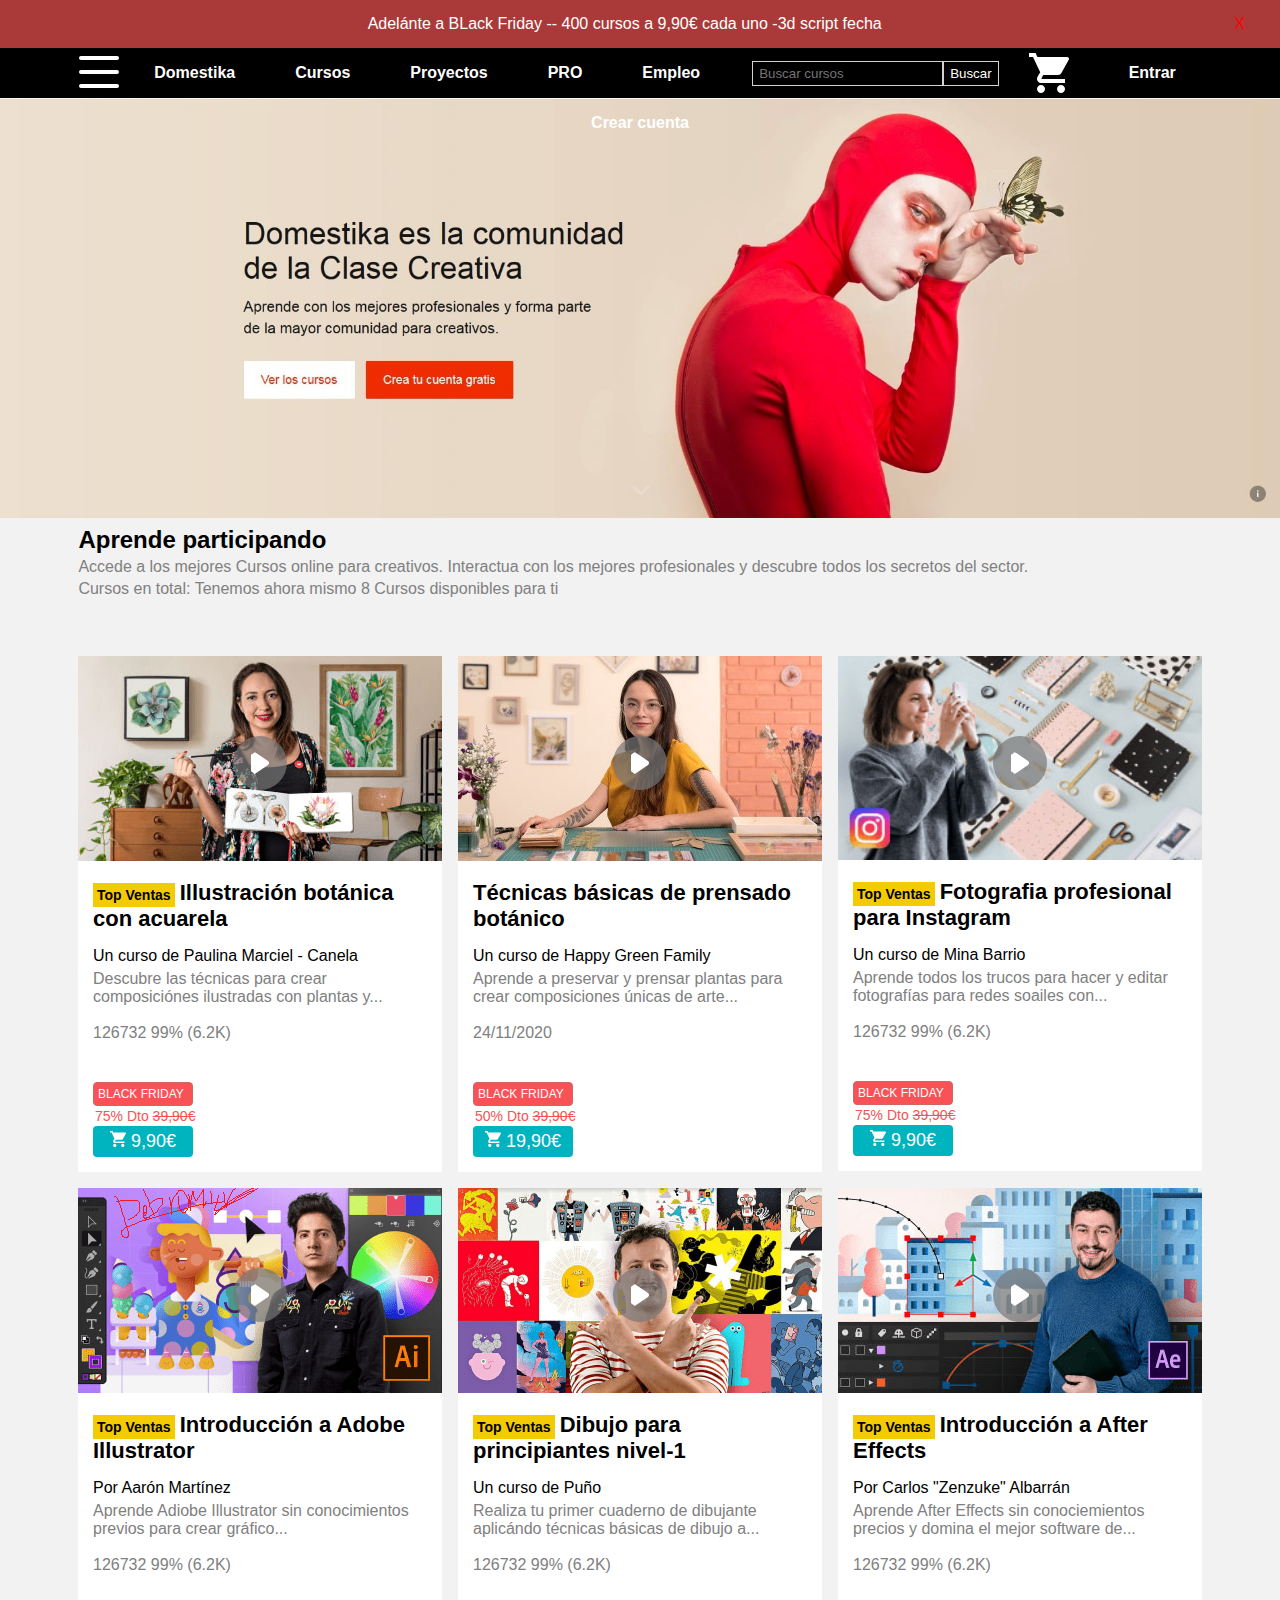
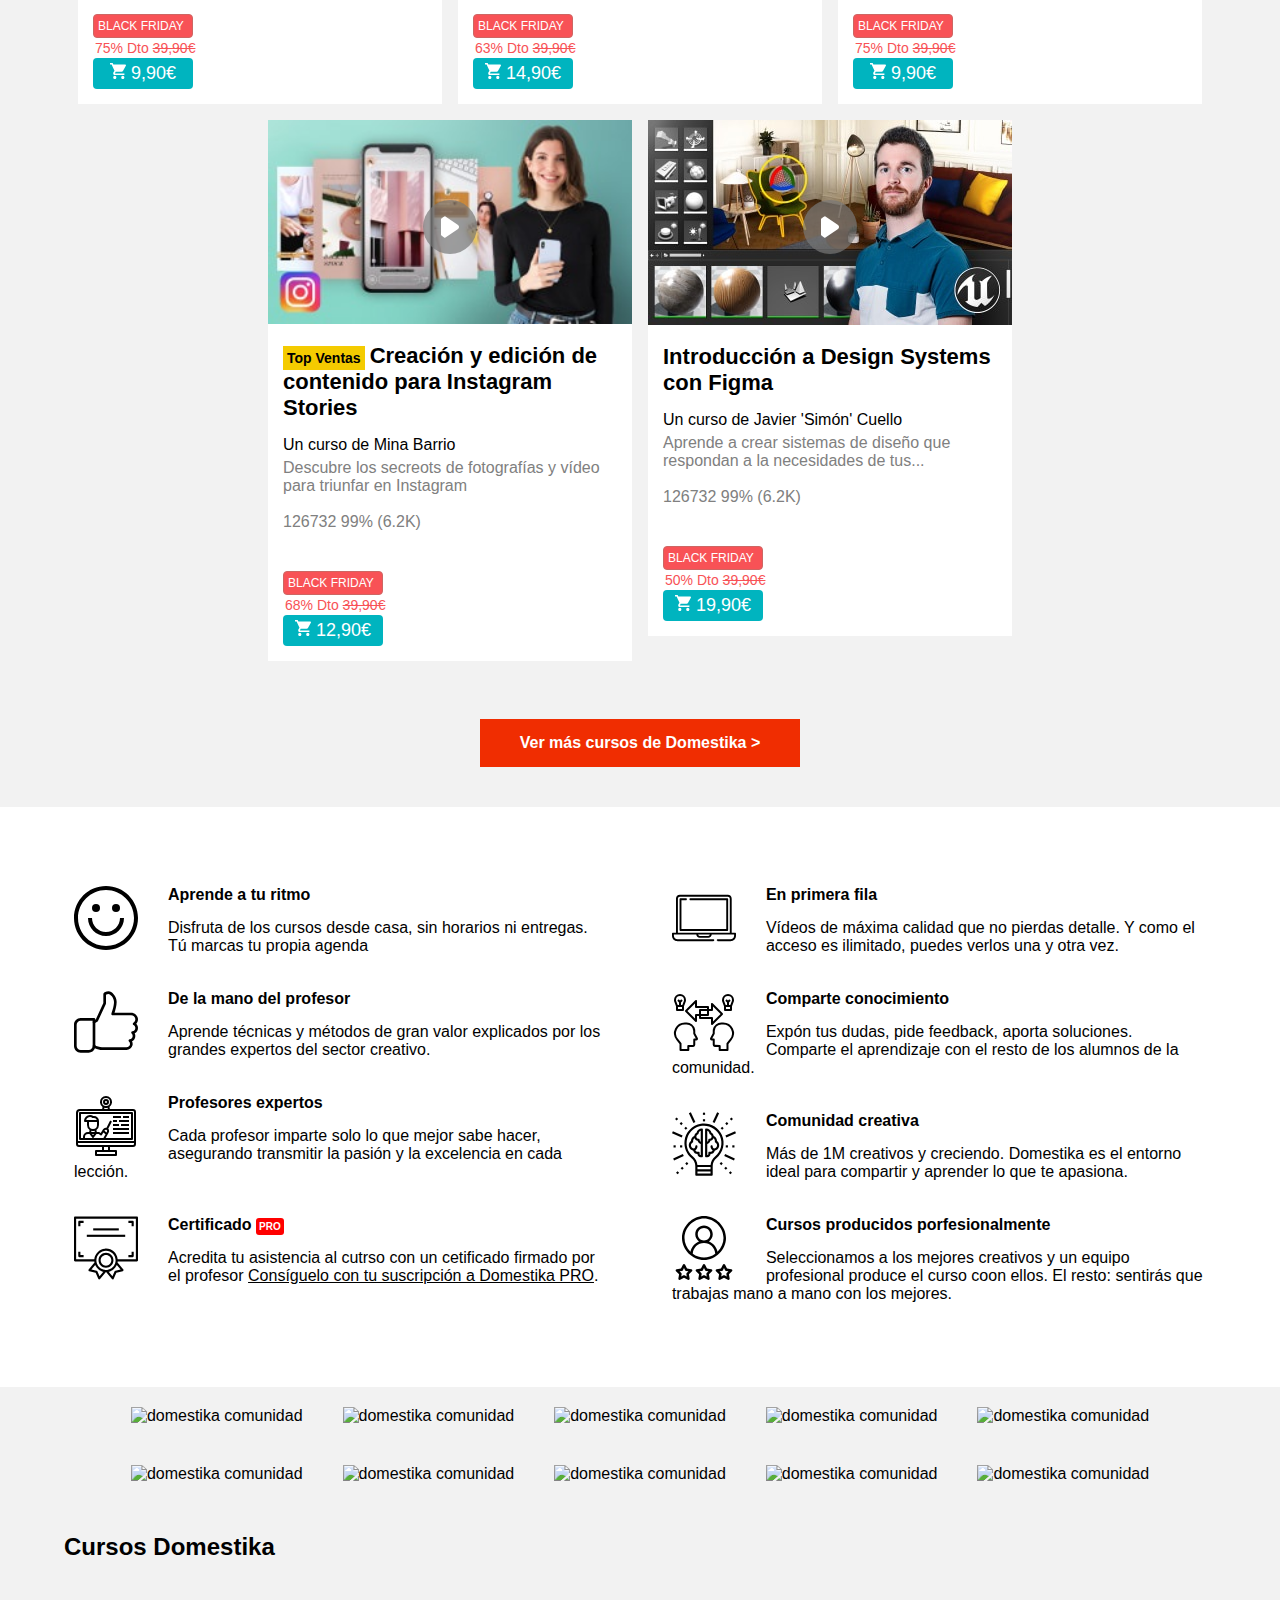
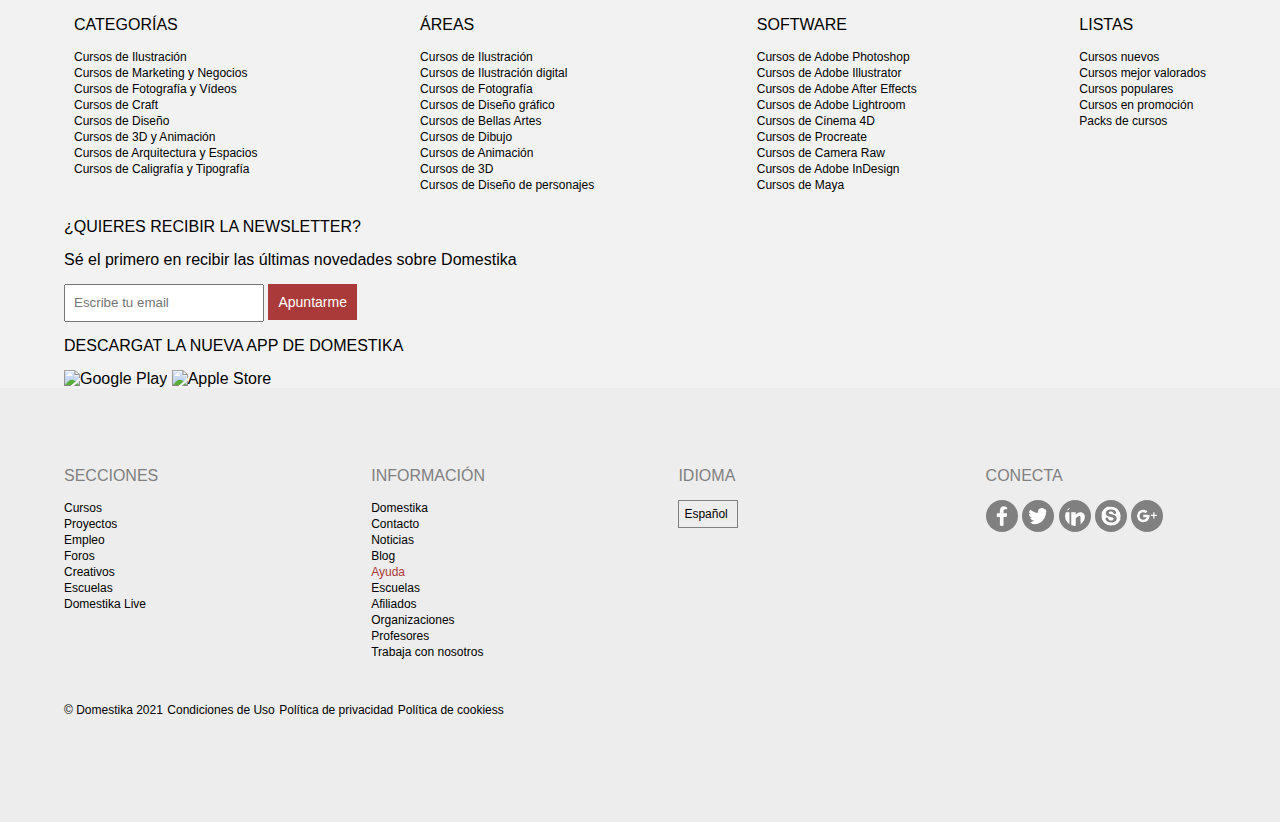
==== proyectos/domestica/index.html @ bc15c6ee "Add files via upload" ====
<!DOCTYPE html>
<html lang="es-ES" dir="ltr">
<head>
	<title>Domestika</title>
	<meta name="subtitle" content="X">
	<meta charset="utf-8">
	<meta name="author" content="Dobromir Paulinov Hristov">
	<meta name="description" content="X">
	<meta name="keywords" content="X">
	<meta name="viewport" content="width=device-width initial-scale=1 user-scalable=no">
	<link rel="stylesheet" type="text/css" href="domestika.css">

	<link rel="stylesheet" type="text/css" href="reset.css">
	<link rel="stylesheet" type="text/css" href="trs_pseudo.css">
	<script src="domestika.js"></script>
</head>
<body onload="contar()">

	<div id="video1">
		
	</div>
	<span id="cerrar_video" onclick="cerrar_video()">X</span>

	<div id="menu">
		<a class="velo z-1 opacity" href="">Cursos</a>
		<a class="velo z-1 opacity rtl" href="">Proyectos</a>
		<a class="velo z-1 opacity" href="">Empleo</a>
		<a class="velo doble z-1 opacity" href="">Blog</a>
		<a class="velo z-1 opacity" href="">Foros</a>
		<a class="velo z-1 opacity" href="">Creativos</a>
		<a class="all_borde z-1 opacity" href="">Domestika Live</a>
		<button id="crear_cuenta" onclick="crear_cuenta()">Crear cuenta</button>
		<button id="entrar" onclick="entrar()">Entrar</button>
		<span id="esconder_menu" onclick="esconder_menu()">X</span>
	</div>

	<div id="publicidad">
		Adelánte a BLack Friday -- <span>400 cursos a 9,90€ cada uno</span> -3d script fecha
		<span onclick="cerrar_publicidad()">X</span>
	</div>

	<!-- Navegador hamurguesa -->
	<nav id="navegador">
		<div id="hamburguesa">
			<input type="checkbox" oninput="hamburguesa()">
			<span class="s1"></span>
			<span class="s2"></span>
			<span class="s3"></span>
		</div>
		<a href="">Domestika</a>
		<a href="">Cursos</a>
		<a href="">Proyectos</a>
		<a href="">PRO</a>
		<a href="">Empleo</a>
		<form>
			<input type="search" name="buscador" placeholder="Buscar cursos">
			<button type="submit">Buscar</button>
		</form>
		
		<a href="" class="carrito">
			<img src="img/icons/carrito.svg">
		</a>
		<a href="" class="user_cuenta">Entrar</a>
		<a href="" class="user_cuenta">Crear cuenta</a>
	</nav>

	<header>
		<img src="img/portada.jpg">
	</header>

	<main>
		<h2>Aprende participando</h2>
		<p>Accede a los mejores Cursos online para creativos. Interactua con los mejores profesionales y descubre todos los secretos del sector.</p>
		<p>Cursos en total: 
			<span id="contador_cursos"></span>
		</p>
		<div id="contenedor_videos">
			<!-- Foto 1 -->
			<div class="videos_cursos">
				<img src="img/foto1.png" alt="video domestika" title="Ilustración botánica">
				<img src="img/icons/tocar.svg" class="svg" onclick="abrirvideos()">
				<div class="contenido_videos">
					<h3><span class="top">Top Ventas</span>Illustración botánica con acuarela</h3>
					<p>Un curso de Paulina Marciel - Canela</p>
					<span class="descripcion">Descubre las técnicas para crear composiciónes ilustradas con plantas y...</span>
					<br><br>
					<span class="descripcion">126732 99% (6.2K)</span>
					<div class="black_friday">BLACK FRIDAY</div>
					<div class="descuento">75% Dto <span>39,90€</span></div>
					<div id="depresion" class="carrito" onclick="depre()">
						<img src="img/icons/carrito.svg">
						9,90€
					</div>
				</div>
			</div>
			<!-- Foto 2 -->
			<div class="videos_cursos">
				<img src="img/foto2.png" alt="video domestika" title="Ilustración botánica">
				<img src="img/icons/tocar.svg" class="svg" onclick="abrirvideos()">
				<div class="contenido_videos">
					<h3>Técnicas básicas de prensado botánico</h3>
					<p>Un curso de Happy Green Family</p>
					<span class="descripcion">Aprende a preservar y prensar plantas para crear composiciones únicas de arte...</span>
					<br><br>
					<span class="descripcion">24/11/2020</span>
					<div class="black_friday">BLACK FRIDAY</div>
					<div class="descuento">50% Dto <span>39,90€</span></div>
					<div class="carrito">
						<img src="img/icons/carrito.svg">
						19,90€
					</div>
				</div>
			</div>
			<!-- Foto 3 -->
			<div class="videos_cursos">
				<img src="img/foto3.png" alt="video domestika" title="Ilustración botánica">
				<img src="img/icons/tocar.svg" class="svg" onclick="abrirvideos()">
				<div class="contenido_videos">
					<h3><span class="top">Top Ventas</span>Fotografia profesional para Instagram</h3>
					<p>Un curso de Mina Barrio</p>
					<span class="descripcion">Aprende todos los trucos para hacer y editar fotografías para redes soailes con...</span>
					<br><br>
					<span class="descripcion">126732 99% (6.2K)</span>
					<div class="black_friday">BLACK FRIDAY</div>
					<div class="descuento">75% Dto <span>39,90€</span></div>
					<div class="carrito">
						<img src="img/icons/carrito.svg">
						9,90€
					</div>
				</div>
			</div>
			<!-- Foto 4 -->
			<div class="videos_cursos">
				<img src="img/foto4.png" alt="video domestika" title="Ilustración botánica">
				<img src="img/icons/tocar.svg" class="svg" onclick="abrirvideos()">
				<div class="contenido_videos">
					<h3><span class="top">Top Ventas</span>Introducción a Adobe Illustrator</h3>
					<p>Por Aarón Martínez</p>
					<span class="descripcion">Aprende Adiobe Illustrator sin conocimientos previos para crear gráfico...</span>
					<br><br>
					<span class="descripcion">126732 99% (6.2K)</span>
					<div class="black_friday">BLACK FRIDAY</div>
					<div class="descuento">75% Dto <span>39,90€</span></div>
					<div class="carrito">
						<img src="img/icons/carrito.svg">
						9,90€
					</div>
				</div>
			</div>
			<!-- Foto 5 -->
			<div class="videos_cursos">
				<img src="img/foto5.png" alt="video domestika" title="Dibujo para principiantes">
				<img src="img/icons/tocar.svg" class="svg" onclick="abrirvideos()">
				<div class="contenido_videos">
					<h3><span class="top">Top Ventas</span>Dibujo para principiantes nivel-1</h3>
					<p>Un curso de Puño</p>
					<span class="descripcion">Realiza tu primer cuaderno de dibujante aplicándo técnicas básicas de dibujo a...</span>
					<br><br>
					<span class="descripcion">126732 99% (6.2K)</span>
					<div class="black_friday">BLACK FRIDAY</div>
					<div class="descuento">63% Dto <span>39,90€</span></div>
					<div class="carrito">
						<img src="img/icons/carrito.svg">
						14,90€
					</div>
				</div>
			</div>
			<!-- Foto6 -->
			<div class="videos_cursos">
				<img src="img/foto6.png" alt="video domestika" title="Dibujo para principiantes">
				<img src="img/icons/tocar.svg" class="svg" onclick="abrirvideos()">
				<div class="contenido_videos">
					<h3><span class="top">Top Ventas</span>Introducción a After Effects</h3>
					<p>Por Carlos "Zenzuke" Albarrán</p>
					<span class="descripcion">Aprende After Effects sin conociemientos precios y domina el mejor software de...</span>
					<br><br>
					<span class="descripcion">126732 99% (6.2K)</span>
					<div class="black_friday">BLACK FRIDAY</div>
					<div class="descuento">75% Dto <span>39,90€</span></div>
					<div class="carrito">
						<img src="img/icons/carrito.svg">
						9,90€
					</div>
				</div>
			</div>
			<!-- Foto7 -->
			<div class="videos_cursos">
				<img src="img/foto7.png" alt="video domestika" title="Creacion y Edicion Instagram">
				<img src="img/icons/tocar.svg" class="svg" onclick="abrirvideos()">
				<div class="contenido_videos">
					<h3><span class="top">Top Ventas</span>Creación y edición de contenido para Instagram Stories</h3>
					<p>Un curso de Mina Barrio</p>
					<span class="descripcion">Descubre los secreots de fotografías y vídeo para triunfar en Instagram</span>
					<br><br>
					<span class="descripcion">126732 99% (6.2K)</span>
					<div class="black_friday">BLACK FRIDAY</div>
					<div class="descuento">68% Dto <span>39,90€</span></div>
					<div class="carrito">
						<img src="img/icons/carrito.svg">
						12,90€
					</div>
				</div>
			</div>
			<!-- Foto8 -->
			<div class="videos_cursos">
				<img src="img/foto8.png" alt="video domestika" title="Creacion y Edicion Instagram">
				<img src="img/icons/tocar.svg" class="svg" onclick="abrirvideos()">
				<div class="contenido_videos">
					<h3>Introducción a Design Systems con Figma</h3>
					<p>Un curso de Javier 'Simón' Cuello</p>
					<span class="descripcion">Aprende a crear sistemas de diseño que respondan a la necesidades de tus...</span>
					<br><br>
					<span class="descripcion">126732 99% (6.2K)</span>
					<div class="black_friday">BLACK FRIDAY</div>
					<div class="descuento">50% Dto <span>39,90€</span></div>
					<div class="carrito">
						<img src="img/icons/carrito.svg">
						19,90€
					</div>
				</div>
			</div>
		<!-- Final de galeria domestika -->
		</div>
		<a href="" id="mascursos">
			Ver más cursos de Domestika >
		</a>
	</main>

	<div class="informacion">
		<!-- Columna 1 -->
		<div class="columna_principal">
			
			<div class="fila">
				<img src="img/icons/happy.svg" alt="icono svg" width="64px">
				<h4>Aprende a tu ritmo</h4>
				<p>Disfruta de los cursos desde casa, sin horarios ni entregas. Tú marcas tu propia agenda</p>
			</div>
			<div class="fila">
			<img src="img/icons/like.svg" alt="icono svg" width="64px">				
				<h4>De la mano del profesor</h4>
				<p>Aprende técnicas y métodos de gran valor explicados por los grandes expertos del sector creativo.</p>
			</div>			
			<div class="fila">
				<img src="img/icons/aprender-en-linea.svg" alt="icono svg"  width="64px">
				<h4>Profesores expertos</h4>
				<p>Cada profesor imparte solo lo que mejor sabe hacer, asegurando transmitir la pasión y la excelencia en cada lección.</p>
			</div>
			<div class="fila">
				<img src="img/icons/certificado.svg" alt="icono svg"  width="64px">
				<h4>Certificado <span class="pro">PRO</span></h4>
				<p>Acredita tu asistencia al cutrso con un cetificado firmado por el profesor <a href="">Consíguelo con tu suscripción a Domestika PRO</a>.</p>
			</div>
		</div>
		<!-- Columna 2 -->
		<div class="columna_principal">
			<div class="fila">
				<img src="img/icons/ordenador-portatil.svg" alt="icono svg"  width="64px">
				<h4>En primera fila</h4>
				<p>Vídeos de máxima calidad que no pierdas detalle. Y como el acceso es ilimitado, puedes verlos una y otra vez.</p>
			</div>			
			<div class="fila">
				<img src="img/icons/compartir.svg" alt="icono svg"  width="64px">
				<h4>Comparte conocimiento</h4>
				<p>Expón tus dudas, pide feedback, aporta soluciones. Comparte el aprendizaje con el resto de los alumnos de la comunidad.</p>
			</div>
			
			<div class="fila">
				<img src="img/icons/idea.svg" alt="icono svg"  width="64px">
				<h4>Comunidad creativa</h4>
				<p>Más de 1M creativos y creciendo. Domestika es el entorno ideal para compartir y aprender lo que te apasiona.</p>
			</div>
			
			<div class="fila">
				<img src="img/icons/rating.svg" alt="icono svg"  width="64px">
				<h4>Cursos producidos porfesionalmente</h4>
				<p>Seleccionamos a los mejores creativos y un equipo profesional produce el curso coon ellos. El resto: sentirás que trabajas mano a mano con los mejores.</p>
			</div>
		</div>
	</div>

	<div class="comunidad">
		<div class="profesores">
			<img src="img/domestika(1).png" alt="domestika comunidad">
			<img src="img/domestika(2).png" alt="domestika comunidad">
			<img src="img/domestika(3).png" alt="domestika comunidad">
			<img src="img/domestika(4).png" alt="domestika comunidad">
			<img src="img/domestika(5).png" alt="domestika comunidad">
			<img src="img/domestika(6).png" alt="domestika comunidad">
			<img src="img/domestika(7).png" alt="domestika comunidad">
			<img src="img/domestika(8).png" alt="domestika comunidad">
			<img src="img/domestika(9).png" alt="domestika comunidad">
			<img src="img/domestika(10).png" alt="domestika comunidad">
		</div>
	</div>

	<h2>Cursos Domestika</h2>
	<footer>
		
		<section class="categoria">
			<p>CATEGORÍAS</p>
			<a href="">Cursos de Ilustración</a>
			<a href="">Cursos de Marketing y Negocios</a>
			<a href="">Cursos de Fotografía y Vídeos</a>
			<a href="">Cursos de Craft</a>
			<a href="">Cursos de Diseño</a>
			<a href="">Cursos de 3D y Animación</a>
			<a href="">Cursos de Arquitectura y Espacios</a>
			<a href="">Cursos de Caligrafía y Tipografía</a>
		</section>
		<section class="areas">
			<p>ÁREAS</p>
			<a href="">Cursos de Ilustración</a>
			<a href="">Cursos de Ilustración digital</a>
			<a href="">Cursos de Fotografía</a>
			<a href="">Cursos de Diseño gráfico</a>
			<a href="">Cursos de Bellas Artes</a>
			<a href="">Cursos de Dibujo</a>
			<a href="">Cursos de Animación</a>
			<a href="">Cursos de 3D</a>
			<a href="">Cursos de Diseño de personajes</a>
		</section>
		<section class="software">
			<p>SOFTWARE</p>
			<a href="">Cursos de Adobe Photoshop</a>
			<a href="">Cursos de Adobe Illustrator</a>
			<a href="">Cursos de Adobe After Effects</a>
			<a href="">Cursos de Adobe Lightroom</a>
			<a href="">Cursos de Cinema 4D</a>
			<a href="">Cursos de Procreate</a>
			<a href="">Cursos de Camera Raw</a>
			<a href="">Cursos de Adobe InDesign</a>
			<a href="">Cursos de Maya</a>
		</section>
		<section class="listas">
			<p>LISTAS</p>			
    		<a href="">Cursos nuevos</a>
    		<a href="">Cursos mejor valorados</a>
   			<a href="">Cursos populares</a>
    		<a href="">Cursos en promoción</a>
    		<a href="">Packs de cursos</a>
		</section>
		<section class="newsletter">
			<p>¿QUIERES RECIBIR LA NEWSLETTER?</p>
			<p>Sé el primero en recibir las últimas novedades sobre Domestika</p>
			<form method="POST" action="newsletter.php">
				<input type="email" name="email" placeholder="Escribe tu email">
				<input type="submit" name="apuntarme" value="Apuntarme">
			</form>
			<p>DESCARGAT LA NUEVA APP DE DOMESTIKA</p>
			<img alt="Google Play" src="https://cdn.domestika.org/raw/upload/assets/apps/es/icon-google-play-17d16d2b80bfe58cc9d331a7e5deae3866afad03b19b01c4df3aba48a55f541e.svg" height="40">
			<img alt="Apple Store" src="https://cdn.domestika.org/raw/upload/assets/apps/es/icon-app-store-e4d7c2c1606454536482735c96b933b04ea86a2e72701b3319ae1f3a369b0479.svg" height="40">
		</section>
	</footer>

	<footer class="footer2">
		<section class="secciones">
			<p>SECCIONES</p>
			<a href="">Cursos</a>
			<a href="">Proyectos</a>
			<a href="">Empleo</a>
			<a href="">Foros</a>
			<a href="">Creativos</a>
			<a href="">Escuelas</a>
			<a href="">Domestika Live</a>
		</section>
		<section class="secciones">
			<p>INFORMACIÓN</p>
			<a href="">Domestika</a>
			<a href="">Contacto</a>
			<a href="">Noticias</a>
			<a href="">Blog</a>
			<a href="" class="ayuda">Ayuda</a>
			<a href="">Escuelas</a>
			<a href="">Afiliados</a>
			<a href="">Organizaciones</a>
			<a href="">Profesores</a>
			<a href="">Trabaja con nosotros</a>
		</section>
		<section class="secciones">
			<p>IDIOMA</p>
			<a href="" class="idioma">Español</a>
		</section>
		<section class="conecta">
			<p>CONECTA</p>
			<div class="iconos_rrss">
				<img src="img/icons/facebook.svg">
				<img src="img/icons/twitter.svg">
				<img src="img/icons/linkedin.svg">
				<img src="img/icons/skype.svg">
				<img src="img/icons/google-plus.svg">
			</div>
		</section>
		<section class="politicas">
			<a href="">© Domestika 2021</a>
			<a href="" class="politica">Condiciones de Uso</a>
			<a href="" class="politica">Política de privacidad</a>
			<a href="" class="politica">Política de cookiess</a>
		</section>
	</footer>

</body>
</html>
---- proyectos/domestica/domestika.css ----
:root {
	--color_principal: #aa3a39;
	--color_secundario: #e6d5c3;
	--color_fondo: #f2f2f2;
	--color_friday: #f85256;
	--color_compra: #00b4bf;
	--topventas_color: #f4cb00;
	--boton: #f02d01;
}
* {
	margin: 0;
	padding: 0;
	box-sizing: border-box;
	text-decoration: none;
	font-family: sans-serif;
}
body {
	background-color: var(--color_fondo);
}
div#publicidad {
	background: var(--color_principal);
	color: white;
	text-align: center;
	padding: 15px;
}
span[onclick] {
	color: red;
	float: right;
	margin-right: 20px;
	cursor: pointer;
}
/* Iframe de youtube posionarlo xD */
div#video1 {
	display: none;
	position: fixed;
	z-index: 3;
	background: blue;
	left: 9.9%;
	right: 9.9%;
	width: 80%;
	height: 400px;
	top: 100px;
}
span#cerrar_video {
	background-color: var(--color_principal);
	color: white;
	display: none;
	font-weight: bold;
	font-size: 24px;
	position: fixed;
	top: 100px;
	left: 91%;
	padding: 20px 26px;
	border-radius: 50%;
	z-index: 10;
}
/* Fin IFRAME */

/* Navegador y sus contenidos*/
nav {
	width: 100%;
	height: 50px;
	padding: 0;
	background-color: black;
	color: white;
	display: flex;
	flex-flow: row wrap;
	justify-content: center;
	align-items: center;
}
nav > *, nav>a>img {
	height: 50px;
}
nav > a {
	display: flex;
	justify-content: center;
	align-items: center;
	margin: 0;
	padding: 0 30px;
	color: white;
	position: relative;
	font-size: 16px;
	font-weight: bold;
	transition: 0.4s ease-in;
}
nav>a:hover {
	background-color: var(--color_fondo);
	color: red;
}
nav div#hamburguesa {
	height: 50px;
	width: 50px;
	position: relative;
	padding: 4px;
	border-radius: 4px;
}
div#hamburguesa > span {
	background:white;
	height: 4px;
	width: 80%;
	position: absolute;
	left: 5px;
	top: 8px;
	border-radius: 2px;
}
div#hamburguesa span.s2 {
	top: 22px;
}
div#hamburguesa span.s3 {
	top: 36px;
}
nav div#hamburguesa > input {
	position: absolute;
	top: 0;
	left: 0;
	width: 100%;
	height: 100%;
	opacity: 0;
	z-index: 3;
}
nav>form {
	display: flex;
	align-items: center;
	margin-left: 22px;
}
nav>form>input, nav>form>button {
	padding: 4px 6px;
	background-color: transparent;
	border: 1px solid lightgrey;
	color: white;
}
nav>a>img {
	margin: 0;
	padding: 0;
	height: 40px;
}
nav>a.carrito {
	background: black;
}
header {
	width: 100%;
	height: auto;
}
header>img {
	width: 100%;
}
div#menu {
	background: black;
	color: white;
	text-align: left;
	width: 400px;
	height: 100%;
	position: absolute;
	display: none;
	z-index: 10;
	padding: 20px 30px;
}
#menu>a {
	width: 90%;
	display: block;
	color: white;
	font-size: 30px;
	margin: 20px 0px;
	transition: 0.25s ease-in;
}
#menu>a:hover {
	transition: 0.25s ease-in;
	color: var(--color_principal);
} 

#esconder_menu {
	font-size: 30px;
	position: absolute;
	top: 20px;
	right: 10px;
}
#crear_cuenta {
	width: 90%;
	background: var(--color_principal);
	color: white;
	text-align: center;
	display: block;
	border: none;
	border-radius: 4px;
	padding: 10px;
}
#entrar {
	width: 90%;
	border: 1px solid lightgrey;
	border-radius: 4px;
	padding: 10px;
	margin-top: 10px;
	background-color: transparent;
	color: white;
}
/* El cuerpo con sus 3 secciones */
main {
	background-color: var(--color_fondo);
	width: calc(100% - 32px);
	max-width: 1600px;
	height: auto;
	margin: 0 auto;
}


/* Main seccion de videos  y cursos*/
main>h2, main>p {
	width: 90%;
	padding: 0;
	margin: 4px auto;
}
main>p {
	color: grey;
}
div#contenedor_videos {
	width: 100%; 
	margin: 50px auto;
	display: flex;
	flex-flow: row wrap;
	justify-content: center;
	align-items: flex-start;
}
div.videos_cursos {
	background-color: white;
	width: 364px;
	margin: 8px;
	position: relative;
}
div.videos_cursos img {
	width: 364px;
}
div.videos_cursos img.svg {
	width: 15%;
	padding: 15px;
	border-radius: 50%;
	position: absolute;
	background-color: rgba(120, 120, 120, 0.7);
	left: 42.5%;
	top: 80px;
	cursor: pointer;
}
div.contenido_videos {
	padding: 15px;
}
.contenido_videos > div {
	border-radius: 4px;
}
h3 {
	font-size: 22px;
}
span.top {
	background-color: var(--topventas_color);
	color: black;
	font-size: 14px;
	padding: 4px;
	margin-right: 5px;
}
p {
	margin-top: 15px;
	margin-bottom: 5px; 
}
span.descripcion {
	color: grey;
}
div.black_friday {
	background-color: var(--color_friday);
	color: white;
	font-size: 12px;
	width: 100px;
	padding: 4px;
	margin-top: 40px; /* Puede que lo oquite este margen para rellenar con mas informacion */
	border: 1px solid #ce6663;
}
div.descuento {
	color: var(--color_friday);
	padding: 2px;
	font-size: 14px;
}
div.descuento>span {
	text-decoration: line-through;
}
div.carrito {
	background-color: var(--color_compra);
	color: white;
	text-align: center;
	padding: 5px;
	width: 100px;
	font-size: 18px;
	cursor: grab;
}
div.carrito:active {
	cursor: grabbing;
}
div.carrito > img {
	width: 16px;
}
a#mascursos {
	display: block;
	background-color: var(--boton);
	color: white;
	font-weight: bold;
	width: 320px;
	padding: 15px;
	margin: 40px auto;
	text-align: center;
	transition: 0.3s ease-in;
}
/* Apartado Así son los cursos de DOmestika */
div.informacion {
	background-color: white;
	width: 100%;
	padding: 5%;
	display: flex;
	flex-flow: row wrap;
}
div.informacion img {
	width: 64px;
	float: left;
	margin-right: 30px;
}
.columna_principal {
	width: 48%;
}
.columna_principal:nth-child(odd) {
	margin-right: 3.9%;
}
.fila {
	padding: 15px 10px;
}
.fila a {
	color: black;
	text-decoration: underline;
}
span.pro {
	background-color: red;
	color: white;
	font-size: 10px;
	padding: 3px;
	border-radius: 3px;
}

/* Apartado mi comunidad */
div.comunidad {
	background-color: var(--color_fondo);
	width: 100%;
	max-width: 1600px;
	margin: 0 auto; 
	display: flex;
	flex-flow: row wrap;
	justify-content: center;
}
.profesores {
	background-color: var(--color_fondo);
	width: 90%;
	margin: 0 auto; 
	display: flex;
	flex-flow: row wrap;
	justify-content: center;
}
.profesores>img {
	margin: 20px 20px;
	transition: 0.3s linear;
}

/* Footer y sus secciones */
footer {
	background-color: var(--color_fondo);
	width: 90%;
	margin: 0 auto;
	display: flex;
	flex-flow: row wrap;
	justify-content: space-between;
}
h2 {
	margin: 30px 0;
	padding-left: 5%; 
}
footer >section {
	display: inline-block;
}
.categoria, .areas, .software, .listas {
	padding: 10px;
}
section>p {
	margin-bottom: 15px;
}
section>a {
	color: black;
	font-size: 12px;
	line-height: 16px;
	display: block;
}
input[type="submit"] {
	background-color: var(--color_principal);
	color: white;
	padding: 10px;
	font-size: 14px;
	border: none;
}
input[type="email"] {
	width: 200px;
	height: 38px;
	padding: 8px;
}


/* Segunda parte del footer */
.footer2 {
	background-color: #ededed;
	color: grey;
	width: 100%;
	padding: 5%;
	display: flex;
	flex-flow: row wrap;
}
.secciones, .informacion, .idoma, .conecta {
	width: 20%;
}
.politicas {
	margin: 40px 0;
}
.ayuda {
	color: var(--color_principal);
}
.idioma {
	width: 60px;
	padding: 5px;
	border:1px solid grey;
	transition: 0.2s ease;
}
.conecta img {
	background-color: grey;
	width: 32px;
	padding: 6px;
	border-radius: 50%;
}

.politicas a {
	display: inline-block;
}

/* Hover y efectos */

#mascursos:hover {
	transition: 0.3s ease-in;
	background-color: var(--color_compra);
}
.fila:hover {
	background-color: var(--color_fondo);
}

.profesores>img:hover {
	transition: 0.3s linear;
	transform: scale(1.1);
	filter: saturate(120%);
}

footer a:hover {
	color: darkblue;
	text-decoration: underline;
}
.idioma:hover {
	transition: 0.2s ease;
	background-color: grey;
	color: white;
	text-decoration: none;
}
.politica:hover {
	color: red;
}

@media screen and (max-width: 1024px) {
	.user_cuenta, .carrito {
		display: none;
	}
}

@media screen and (max-width: 720px) {
	nav > a {
		display: none;
	}
	div#menu {
		position: fixed;
		top: 0;
		left: 0;
		width: 100%;
		height: 100vh;
		display: none;
		flex-flow: column wrap;
		justify-content: center;
		align-items: center;
	}
	div#menu > a {
		width: 100%;
		text-align: center;
		padding: 8px 0;
		margin: 0;
	}
	div#menu > a:hover {
		background: #ffffff80;
		color: black;
	}
	div#menu button{
		transition: 0.4s ease-in;
		margin-top: 8px;
	}
	div#menu button:hover {
		cursor: pointer;
		background: #ffffff80;
		color: black;
	}
	div.informacion {
		display: flex;
		flex-flow: column wrap;
	}
	div.informacion > * {
		width: 100%;
	}
	div#contenedor_videos {
		padding: auto 8px;
		width: 100%!important;
	}
	div > div.videos_cursos {
		width: 320px;
	}
	div > div.videos_cursos > * {
		max-width: 320px;
	}
}
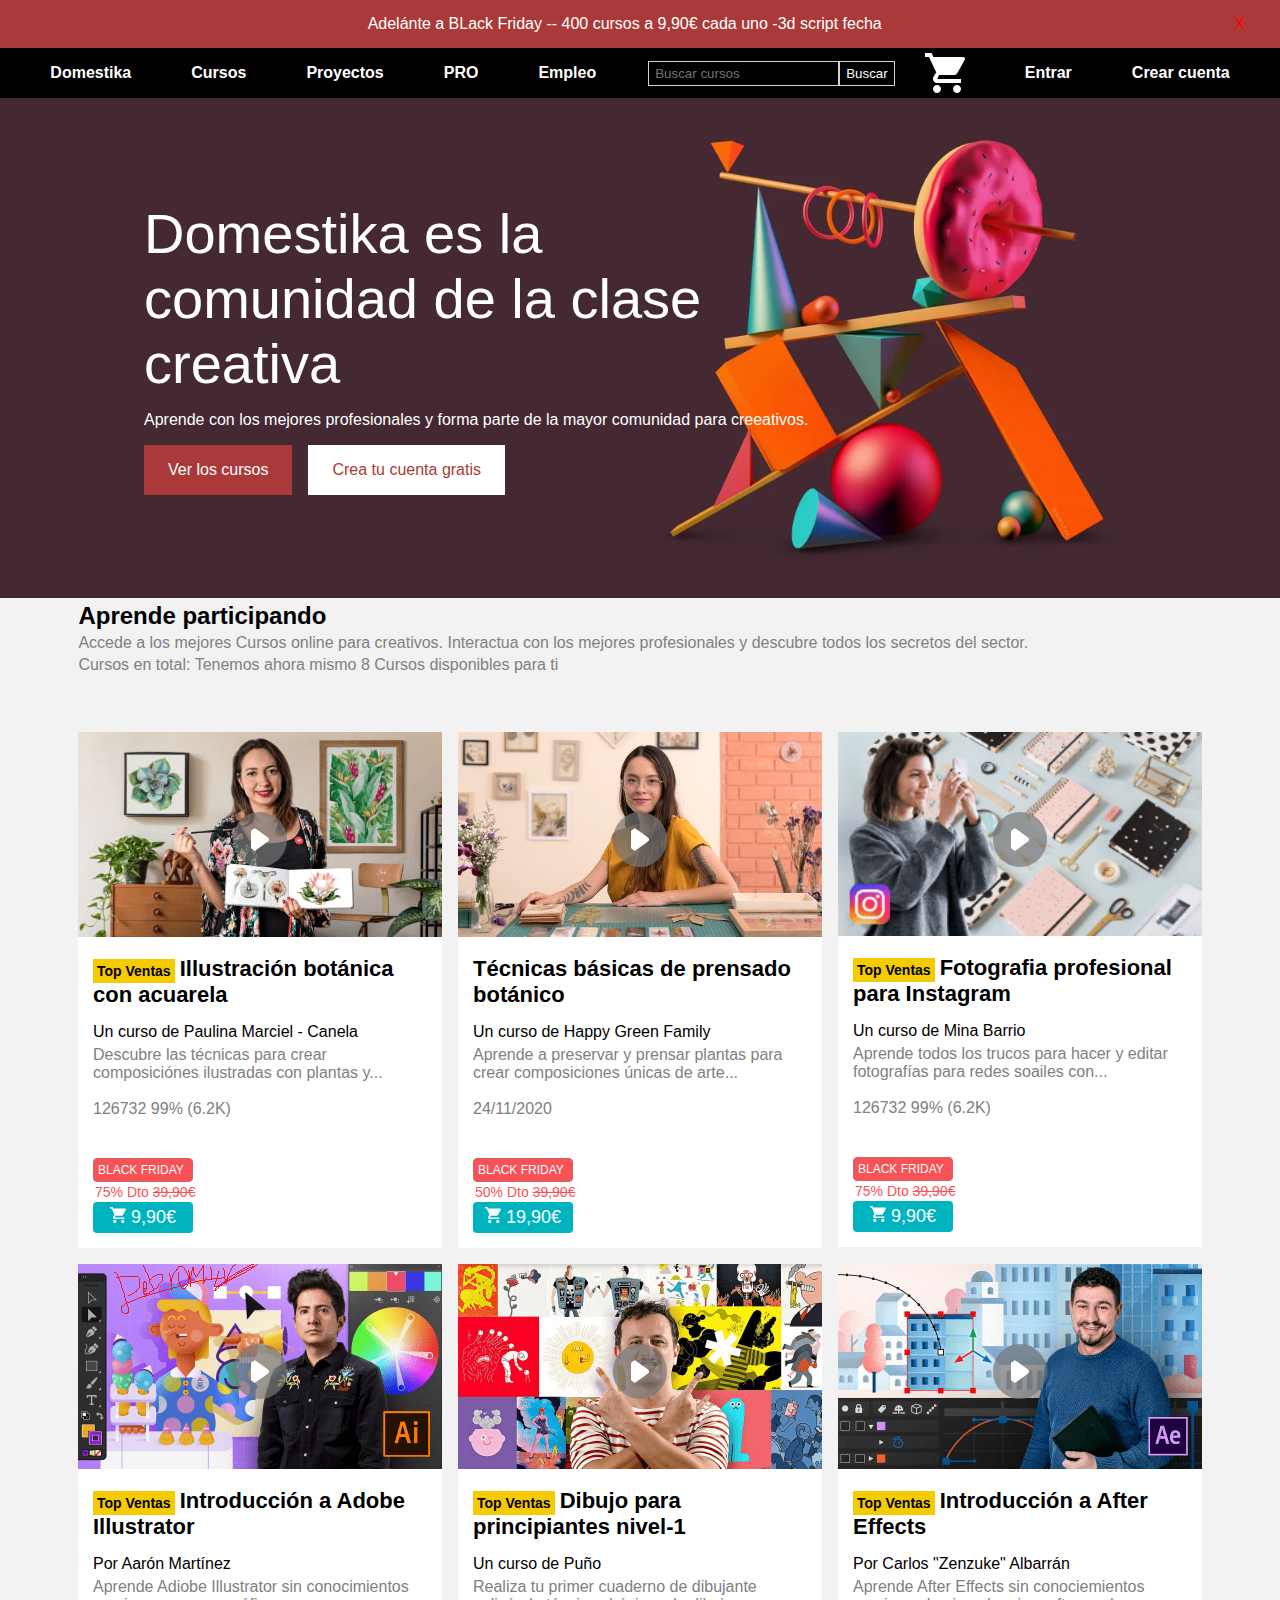
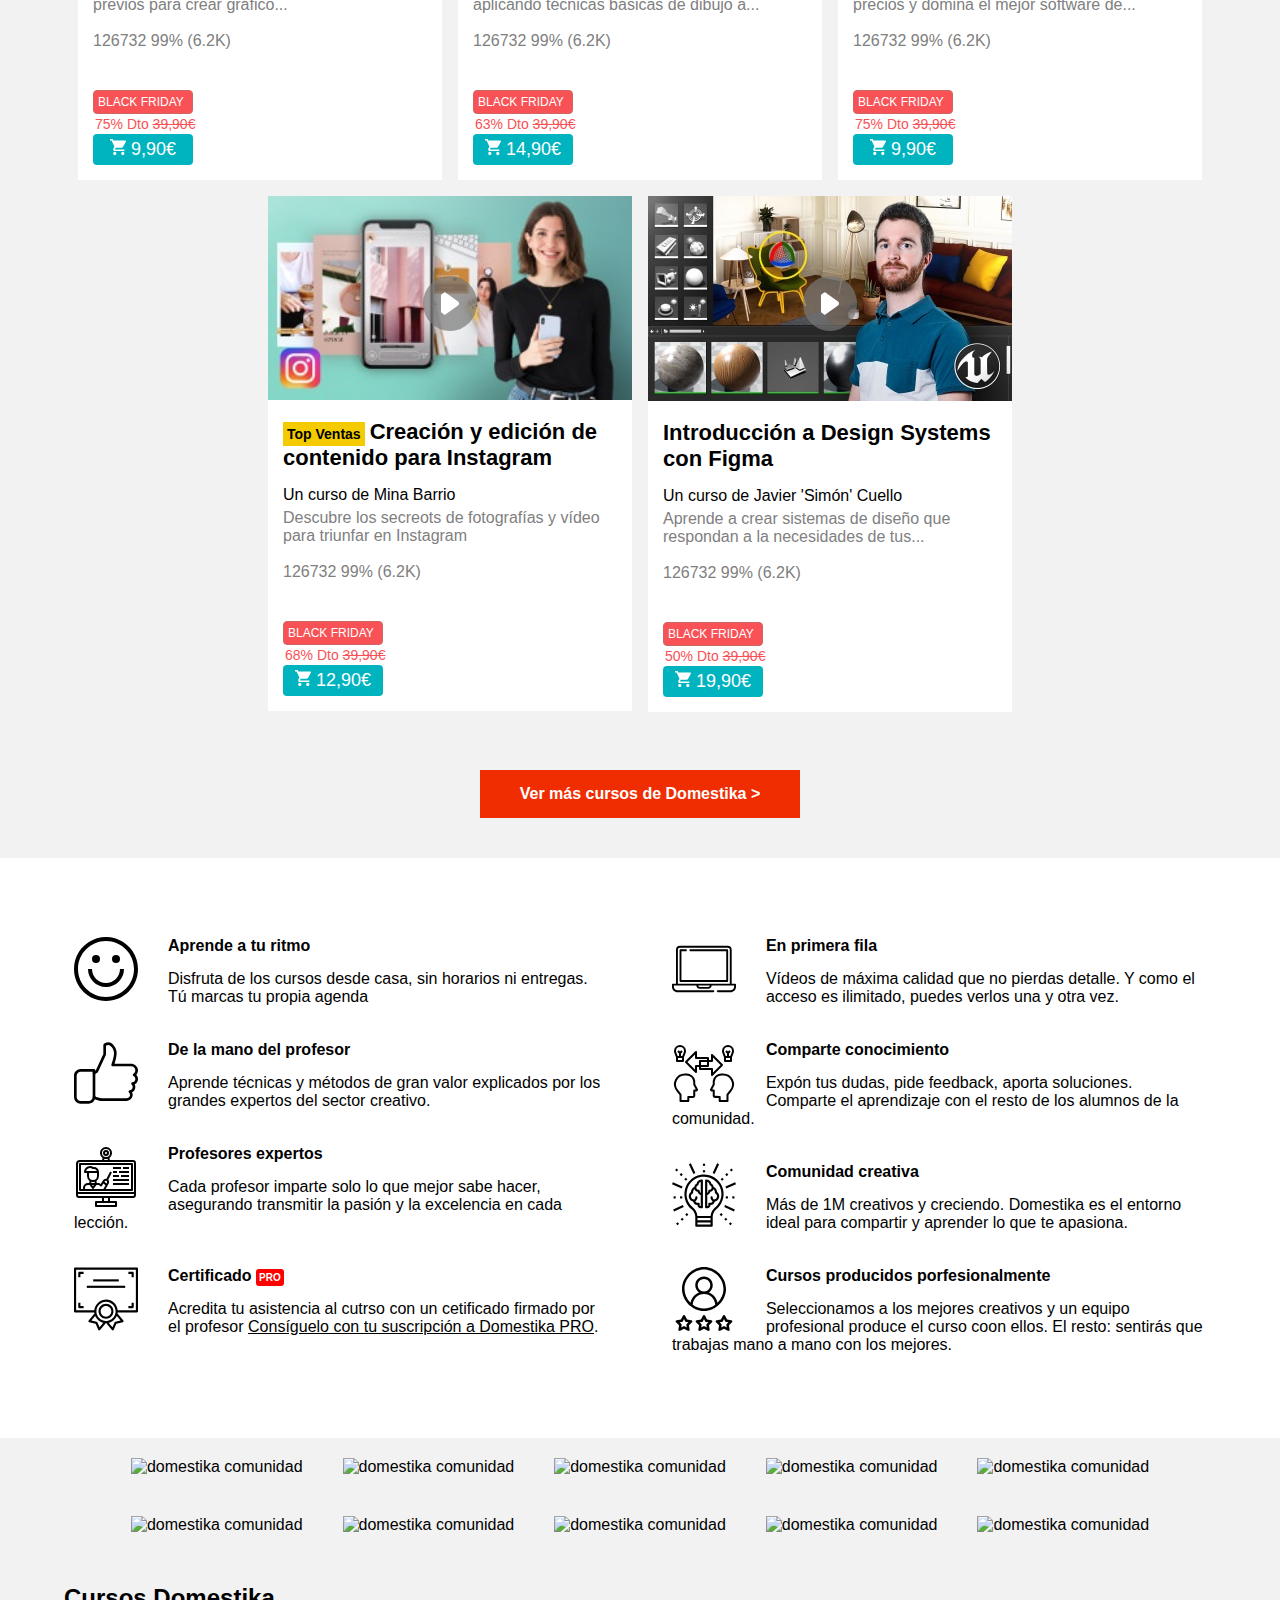
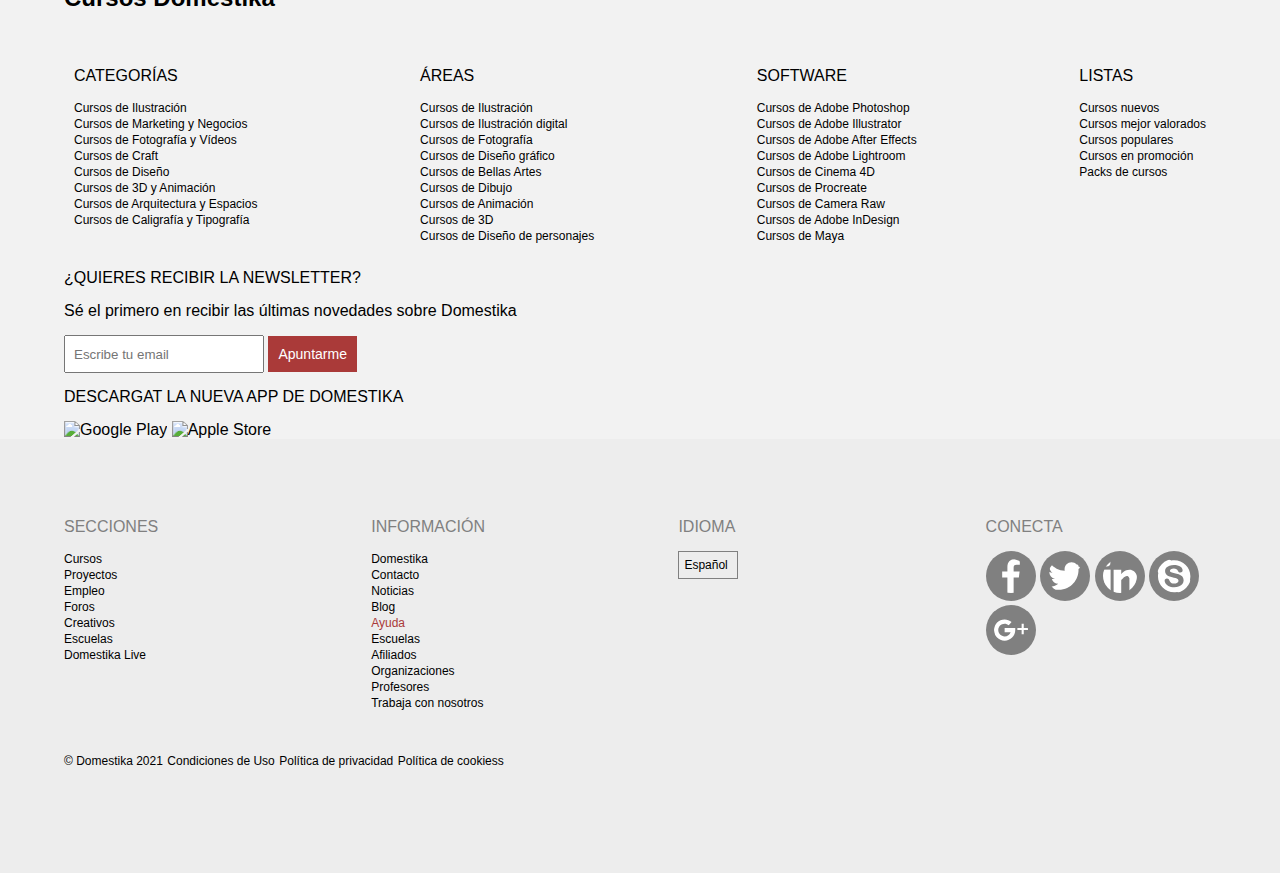
==== commit 604cc656: "domestika resubida" ====
--- a/proyectos/domestica/index.html
+++ b/proyectos/domestica/index.html
@@ -9,26 +9,25 @@
 	<meta name="keywords" content="X">
 	<meta name="viewport" content="width=device-width initial-scale=1 user-scalable=no">
 	<link rel="stylesheet" type="text/css" href="domestika.css">
-
-	<link rel="stylesheet" type="text/css" href="reset.css">
-	<link rel="stylesheet" type="text/css" href="trs_pseudo.css">
 	<script src="domestika.js"></script>
 </head>
 <body onload="contar()">
 
 	<div id="video1">
-		
+		<h2>
+			Como no tengo acceso a los videos, sale esto a cada video que le das click...
+		</h2>
 	</div>
 	<span id="cerrar_video" onclick="cerrar_video()">X</span>
 
 	<div id="menu">
-		<a class="velo z-1 opacity" href="">Cursos</a>
-		<a class="velo z-1 opacity rtl" href="">Proyectos</a>
-		<a class="velo z-1 opacity" href="">Empleo</a>
-		<a class="velo doble z-1 opacity" href="">Blog</a>
-		<a class="velo z-1 opacity" href="">Foros</a>
-		<a class="velo z-1 opacity" href="">Creativos</a>
-		<a class="all_borde z-1 opacity" href="">Domestika Live</a>
+		<a href="">Cursos</a>
+		<a href="">Proyectos</a>
+		<a href="">Empleo</a>
+		<a href="">Blog</a>
+		<a href="">Foros</a>
+		<a href="">Creativos</a>
+		<a href="">Domestika Live</a>
 		<button id="crear_cuenta" onclick="crear_cuenta()">Crear cuenta</button>
 		<button id="entrar" onclick="entrar()">Entrar</button>
 		<span id="esconder_menu" onclick="esconder_menu()">X</span>
@@ -63,9 +62,16 @@
 		<a href="" class="user_cuenta">Entrar</a>
 		<a href="" class="user_cuenta">Crear cuenta</a>
 	</nav>
-
+	<!-- Cabecera -->
 	<header>
-		<img src="img/portada.jpg">
+		<div class="contenido_cabecera">
+			<h1>Domestika es la comunidad de la clase creativa</h1>
+			<p>Aprende con los mejores profesionales y forma parte de la mayor comunidad para creeativos.</p>
+			<div class="enlaces">
+				<a href="" class="ver_cursos">Ver los cursos</a>
+				<a href="" class="crear_cuenta">Crea tu cuenta gratis</a>
+			</div>
+		</div>
 	</header>
 
 	<main>
@@ -188,7 +194,7 @@
 				<img src="img/foto7.png" alt="video domestika" title="Creacion y Edicion Instagram">
 				<img src="img/icons/tocar.svg" class="svg" onclick="abrirvideos()">
 				<div class="contenido_videos">
-					<h3><span class="top">Top Ventas</span>Creación y edición de contenido para Instagram Stories</h3>
+					<h3><span class="top">Top Ventas</span>Creación y edición de contenido para Instagram</h3>
 					<p>Un curso de Mina Barrio</p>
 					<span class="descripcion">Descubre los secreots de fotografías y vídeo para triunfar en Instagram</span>
 					<br><br>
--- a/proyectos/domestica/domestika.css
+++ b/proyectos/domestica/domestika.css
@@ -34,12 +34,14 @@
 	display: none;
 	position: fixed;
 	z-index: 3;
-	background: blue;
-	left: 9.9%;
-	right: 9.9%;
+	background: #000000b0;
+	left: 10%;
 	width: 80%;
 	height: 400px;
 	top: 100px;
+	text-align: center;
+	color: white;
+	outline: 2px solid black;
 }
 span#cerrar_video {
 	background-color: var(--color_principal);
@@ -67,6 +69,10 @@
 	flex-flow: row wrap;
 	justify-content: center;
 	align-items: center;
+	position: sticky;
+	top: 0;
+	z-index: 3;
+	overflow: hidden;
 }
 nav > *, nav>a>img {
 	height: 50px;
@@ -93,6 +99,7 @@
 	position: relative;
 	padding: 4px;
 	border-radius: 4px;
+	display: none;
 }
 div#hamburguesa > span {
 	background:white;
@@ -137,12 +144,54 @@
 nav>a.carrito {
 	background: black;
 }
+/* Cabecera */
 header {
 	width: 100%;
-	height: auto;
-}
-header>img {
-	width: 100%;
+	height: 500px;
+	background-image: url(img/portada.webp);
+	background-size: cover;
+	background-position: center;
+	position: relative;
+}
+header > div.contenido_cabecera {
+	position: absolute;
+	top: 50%;
+	left: 10vw;
+	transform: translateY(-50%);
+	padding: 1rem;
+}
+header > div.contenido_cabecera > h1 {
+	max-width: 50%;
+	font-size: clamp(1rem, 6vw, 3.5rem);
+	font-weight: normal;
+}
+header > div.contenido_cabecera * {
+	color: white;
+}
+header > div.contenido_cabecera > p {
+	max-width: 60%;
+	font-size: clamp(0.8rem, 6vw, 1rem);
+}
+header > div.contenido_cabecera > div.enlaces {
+	margin-top: 1rem;
+}
+header > div.contenido_cabecera  a {
+	display: block;
+	float: left;
+	margin-right: 1rem;
+	padding: 1rem 1.5rem;
+	transition: 0.4s ease;
+	font-size: clamp(0.8rem, 6vw, 1rem);
+}
+header > div.contenido_cabecera  a.ver_cursos {
+	background: var(--color_principal);
+}
+header > div.contenido_cabecera  a.crear_cuenta {
+	background: white;
+	color: var(--color_principal);
+}
+header > div.contenido_cabecera a:hover {
+	filter: brightness(0.7);
 }
 div#menu {
 	background: black;
@@ -153,7 +202,6 @@
 	position: absolute;
 	display: none;
 	z-index: 10;
-	padding: 20px 30px;
 }
 #menu>a {
 	width: 90%;
@@ -270,6 +318,7 @@
 	padding: 4px;
 	margin-top: 40px; /* Puede que lo oquite este margen para rellenar con mas informacion */
 	border: 1px solid #ce6663;
+	cursor: pointer;
 }
 div.descuento {
 	color: var(--color_friday);
@@ -426,15 +475,19 @@
 	width: 60px;
 	padding: 5px;
 	border:1px solid grey;
-	transition: 0.2s ease;
+	transition: 0.5s ease;
 }
 .conecta img {
 	background-color: grey;
-	width: 32px;
-	padding: 6px;
+	width: 50px;
+	padding: 8px;
 	border-radius: 50%;
-}
-
+	transition: 0.5s ease;
+	cursor: pointer;
+}
+.conecta img:hover {
+	background-color: var(--color_principal);
+}
 .politicas a {
 	display: inline-block;
 }
@@ -447,12 +500,14 @@
 }
 .fila:hover {
 	background-color: var(--color_fondo);
+	cursor: pointer;
 }
 
 .profesores>img:hover {
 	transition: 0.3s linear;
 	transform: scale(1.1);
-	filter: saturate(120%);
+	filter: brightness(80%);
+	cursor: pointer;
 }
 
 footer a:hover {
@@ -476,6 +531,29 @@
 }
 
 @media screen and (max-width: 720px) {
+	header {
+		background-position: calc(-800px + 10vw);
+	}
+	header > div.contenido_cabecera {
+		top: auto;
+		bottom: 0;
+		left: auto;
+		background: black;
+		transform: translateY(0);
+		display: flex;
+		flex-flow: row wrap;
+	}
+	header > div.contenido_cabecera > h1,
+	header > div.contenido_cabecera > p,
+	header > div.contenido_cabecera > .enlaces > a,
+	header > div.contenido_cabecera > .enlaces {
+		width: 100%;
+		max-width: 100%;
+		text-align: center;
+	}
+	header a.crear_cuenta {
+		margin-top: 0.5rem;
+	}
 	nav > a {
 		display: none;
 	}
@@ -490,6 +568,9 @@
 		justify-content: center;
 		align-items: center;
 	}
+	nav div#hamburguesa {
+		display: block;
+	}
 	div#menu > a {
 		width: 100%;
 		text-align: center;
